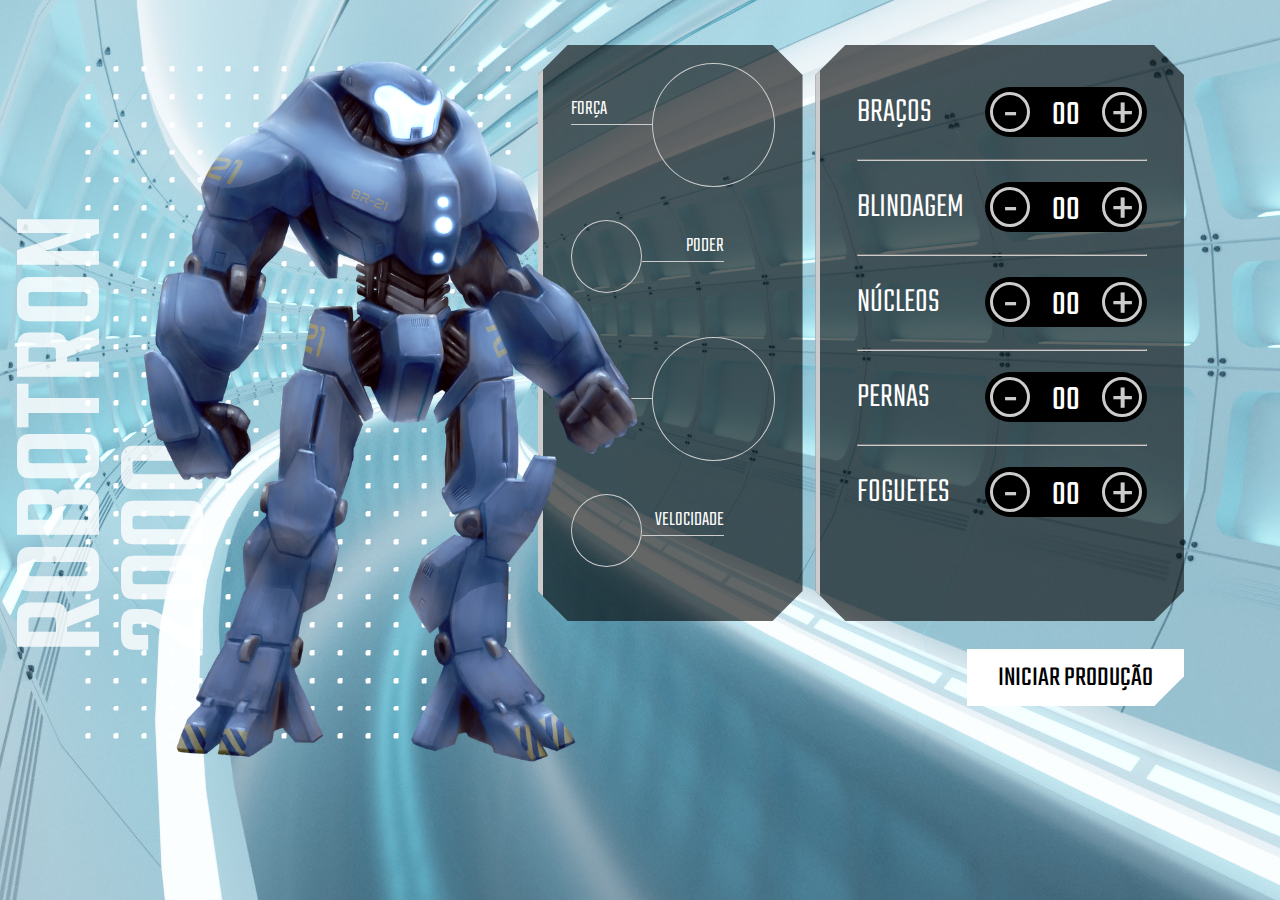
==== index.html @ b55c10b5 "Initial commit" ====
<!DOCTYPE html>
<html lang="en">
<head>
    <meta charset="UTF-8">
    <meta http-equiv="X-UA-Compatible" content="IE=edge">
    <meta name="viewport" content="width=device-width, initial-scale=1.0">
    <link rel="shortcut icon" type="image/jpg" href="img/favicon.ico"/>
    <title>Robotron 2000</title>

    <link rel="stylesheet" href="css/style.css">
    <link rel="preconnect" href="https://fonts.googleapis.com">
    <link rel="preconnect" href="https://fonts.gstatic.com" crossorigin>
    <link href="https://fonts.googleapis.com/css2?family=Teko:wght@300;500&display=swap" rel="stylesheet"> 
</head>
<body>
    <main>
        <section class="robotron">
            <img class="robo" src="img/robotron.png" alt="Robotron" id="robotron">
            <figcaption class="titulo">ROBOTRON <br>2000</figcaption>
        </section>

        <section class="box estatisticas">
            <div class="estatistica">
                <p class="estatistica-titulo">Força</p>
                <div class="estatistica-valor">
                    <p class="estatistica-numero" data-estatistica="forca"></p>
                </div>
            </div>
            <div class="estatistica">
                <p class="estatistica-titulo">Poder</p>
                <div class="estatistica-valor">
                    <p class="estatistica-numero" data-estatistica="poder"></p>
                </div>
            </div>
            <div class="estatistica">
                <p class="estatistica-titulo">Energia</p>
                <div class="estatistica-valor">
                    <p class="estatistica-numero" data-estatistica="energia"></p>
                </div>
            </div>
            <div class="estatistica">
                <p class="estatistica-titulo">Velocidade</p>
                <div class="estatistica-valor">
                    <p class="estatistica-numero" data-estatistica="velocidade"></p>
                </div>
            </div>
        </section>

        <section class="equipamentos">
            <form action="" class="montador">
                <div class="box montador-conteudo">
                    <div class="peca">
                        <label for="" class="peca-titulo">Braços</label>
                        <div class="controle">
                            <buttom class="controle-ajuste" data-controle="-" data-peca="bracos">-</buttom>
                            <input type="text" class="controle-contador" value="00" data-contador>
                            <buttom class="controle-ajuste" data-controle="+" data-peca="bracos">+</buttom>
                        </div>
                    </div>
                    <hr class="linha">
                    <div class="peca">
                        <label for="" class="peca-titulo">Blindagem</label>
                        <div class="controle">
                            <buttom class="controle-ajuste" data-controle="-" data-peca="blindagem">-</buttom>
                            <input type="text" class="controle-contador" value="00" data-contador>
                            <buttom class="controle-ajuste" data-controle="+" data-peca="blindagem">+</buttom>
                        </div>
                    </div>
                    <hr class="linha">
                    <div class="peca">
                        <label for="" class="peca-titulo">Núcleos</label>
                        <div class="controle">
                            <buttom class="controle-ajuste" data-controle="-" data-peca="nucleos">-</buttom>
                            <input type="text" class="controle-contador" value="00" data-contador>
                            <buttom class="controle-ajuste" data-controle="+" data-peca="nucleos">+</buttom>
                        </div>
                    </div>
                    <hr class="linha">
                    <div class="peca">
                        <label for="" class="peca-titulo">Pernas</label>
                        <div class="controle">
                            <buttom class="controle-ajuste" data-controle="-" data-peca="pernas">-</buttom>
                            <input type="text" class="controle-contador" value="00" data-contador>
                            <buttom class="controle-ajuste" data-controle="+" data-peca="pernas">+</buttom>
                        </div>
                    </div>
                    <hr class="linha">
                    <div class="peca">
                        <label for="" class="peca-titulo">Foguetes</label>
                        <div class="controle">
                            <buttom class="controle-ajuste" data-controle="-" data-peca="foguetes">-</buttom>
                            <input type="text" class="controle-contador" value="00" data-contador>
                            <buttom class="controle-ajuste" data-controle="+" data-peca="foguetes">+</buttom>
                        </div>
                    </div>
                </div>
                <input type="submit" value="Iniciar produção" class="producao" id="producao">
            </form>
        </section>
    </main>
    <script src="JS/main.js"></script>
</body>
</html>
---- css/style.css ----
:root {
    --main-cinza: #CCCCCC;
    --main-branco: #FFFFFF;
    --main-preto: #000000;
}

* {
    box-sizing: border-box;
}

body {
    background: url(../img/fundo.jpg);
    background-position: center center;
    background-size: cover cover;
    padding: 0;
    margin: 0;
    font-weight: 300;
}

body, input {
    font-family: 'Teko', sans-serif;
}

main {
    width: 80vw;
    height: 80vh;
    margin: 10vh 8vw 10vh 12vw;
    display: flex;
    gap: 1vw;
}

.robotron {
    background: url(../img/estrutura.png) no-repeat;
    background-position: center center;
    margin: 0;
    flex-basis: 40%;
    position: relative;
}

.robo {
    height: 110%;
    z-index: 1;
    position: absolute;
    left: -20%;
    top: -5%;
}

.titulo {
    transform: rotate(180deg);
    font-weight: 500;
    font-size: 130px;
    position: absolute;
    bottom: 7rem;
    left: -3rem;
    line-height: 0.8;
    writing-mode: vertical-rl;
    text-orientation: mixed;
    color: rgba(255,255,255,0.8)
}

.box {
    background: rgba(0,0,0,0.6);
    clip-path: polygon(calc(100% - 30px) 0, 100% 30px, 100% calc(100% - 30px), calc(100% - 30px) 100%, 30px 100%, 0 calc(100% - 30px), 0 30px, 30px 0);
    border-left: 5px solid var(--main-cinza);
    height: 80%;
}

/****************************** Equipamentos *****/

.equipamentos {
    flex-basis: 32%;
}

.montador {
    height: 100%;;
}

.montador-conteudo {
    padding: 2em 10%;
}

.peca {
    padding: 1em 0;
}

.peca-titulo {
    color: var(--main-branco);
    text-transform: uppercase;
    font-size: 2.5em;
}

.controle {
    background: var(--main-preto);
    border-radius: 25px;
    float: right;
    display: inline-flex;
    padding: 5px;
    align-items: center;
    align-self: flex-end;
}

.controle-contador {
    width: 40px;
    height: 35px;
    background: none;
    border: 0;
    margin: 0 1rem;
    color: var(--main-branco);
    text-align: center;
    font-size: 2.5em;
    display: inline-flex;
    align-items: center;
    padding-top: 8px;
}

.controle-ajuste {
    display: inline-block;
    width: 40px;
    height: 40px;
    line-height: 44px;
    border-radius: 50%;
    color: var(--main-cinza);
    font-size: 4em;
    background: var(--main-preto);
    text-align: center;
    border: 3px solid var(--main-cinza);
    cursor: pointer;
}

.linha {
    border-color: var(--main-cinza);
}

.producao {
    margin-top: 1em;
    font-size: 2em;
    text-transform: uppercase;
    padding: 0.2em 1em;
    float: right;
    border: 3px solid var(--main-branco);
    background: var(--main-branco);
    clip-path: polygon(100% 0, 100% calc(100% - 30px), calc(100% - 30px) 100%, 0 100%, 0 0);
    cursor: pointer;
}

.producao:hover {
    background: var(--main-preto);
    color: var(--main-branco)
}



/****************************** Estatísticas *****/
.estatisticas {
    flex-basis: 23%;
    padding: 2em 2em 0;
}

.estatistica {
    color: var(--main-branco);
    display: flex;
    align-items: flex-start;
    height: 25%;
}

.estatistica-titulo {
    font-size: 1.5em;
    border-bottom: 1px solid var(--main-cinza);
    flex-basis: 40%;
    text-transform: uppercase;
    order: 1
}

.estatistica-valor {
    flex-basis: 60%;
    position: relative;
    margin: 10px 0 0;
    order: 2;
    margin: -10px 0 0;
}

.estatistica-valor::after {
    content: "";
    display: block;
    padding-bottom: 100%;
    border: 1px solid var(--main-cinza);
    border-radius: 50%;
}

.estatistica-numero {
    position: absolute;
    top: 50%;
    transform: translateY(-46%);
    width: 100%;
    line-height: 100%;
    text-align: center;
    font-size: 3em;
    margin: 0;
}

.estatistica:nth-child(2n) .estatistica-titulo {
    order: 2;
    text-align: right;
}

.estatistica:nth-child(2n) .estatistica-valor {
    order: 1;
    flex-basis: 35%;
    margin: 10px 0 0;
}

@media screen and (max-width: 1600px) {
    body { 
        font-size: 14px;
    }
    main {
        width: 90vw;
        height: 80vh;
        margin: 5vh auto;
    }
}

@media screen and (max-width: 1200px) {
    body { 
        font-size: 13px;
    }

    main {
        width: 96vw;
        height: 80vh;
        margin: 10vh auto;
    }
}
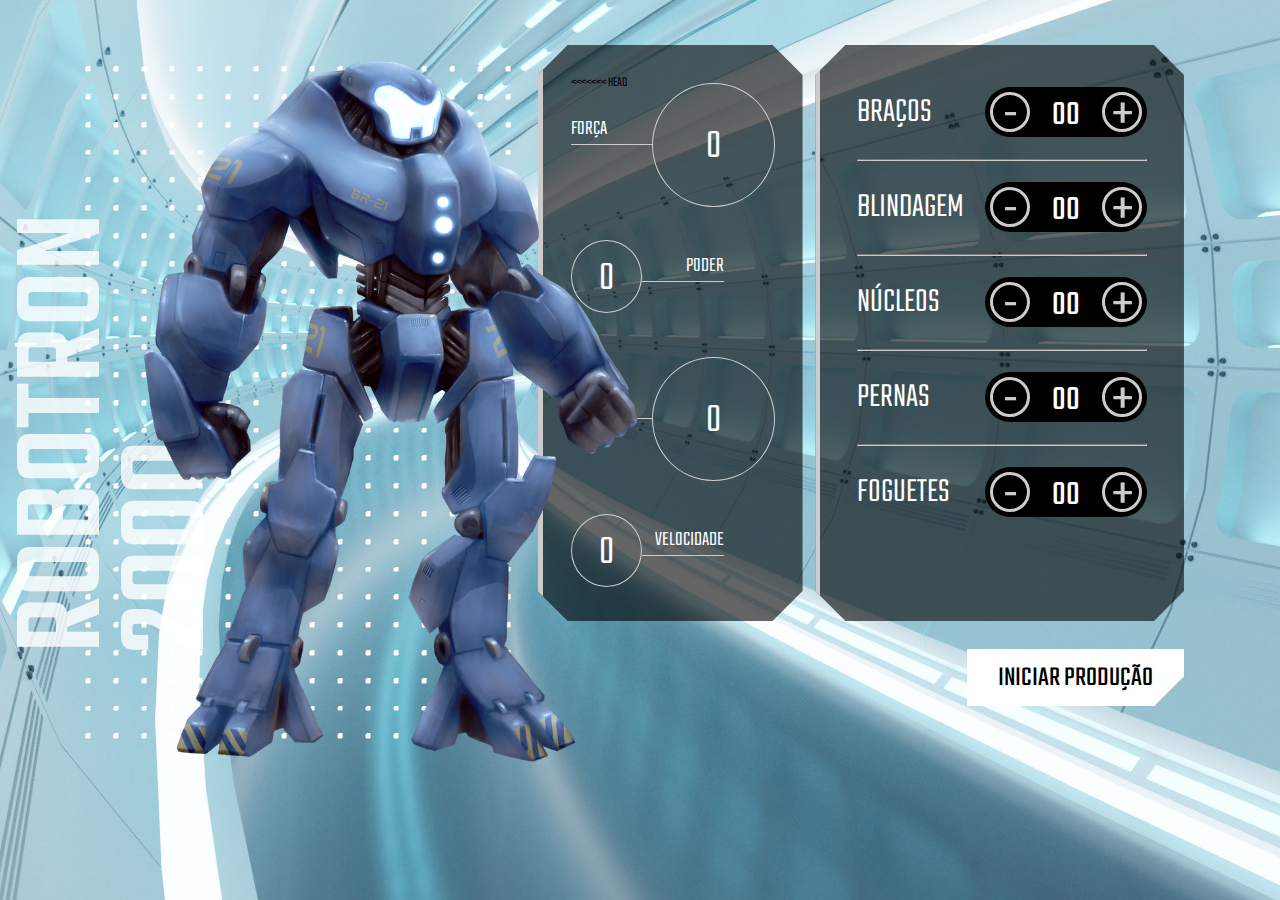
==== commit b3388d3b: "atualizando meu projeto index" ====
--- a/index.html
+++ b/index.html
@@ -15,33 +15,34 @@
 <body>
     <main>
         <section class="robotron">
-            <img class="robo" src="img/robotron.png" alt="Robotron" id="robotron">
+            <img class="robo" src="img/robotron.png" alt="Robotron">
             <figcaption class="titulo">ROBOTRON <br>2000</figcaption>
         </section>
 
         <section class="box estatisticas">
+<<<<<<< HEAD
             <div class="estatistica">
                 <p class="estatistica-titulo">Força</p>
                 <div class="estatistica-valor">
-                    <p class="estatistica-numero" data-estatistica="forca"></p>
+                    <p class="estatistica-numero" data-estatistica="forca">0</p>
                 </div>
             </div>
             <div class="estatistica">
                 <p class="estatistica-titulo">Poder</p>
                 <div class="estatistica-valor">
-                    <p class="estatistica-numero" data-estatistica="poder"></p>
+                    <p class="estatistica-numero" data-estatistica="poder">0</p>
                 </div>
             </div>
             <div class="estatistica">
                 <p class="estatistica-titulo">Energia</p>
                 <div class="estatistica-valor">
-                    <p class="estatistica-numero" data-estatistica="energia"></p>
+                    <p class="estatistica-numero" data-estatistica="energia">0</p>
                 </div>
             </div>
             <div class="estatistica">
                 <p class="estatistica-titulo">Velocidade</p>
                 <div class="estatistica-valor">
-                    <p class="estatistica-numero" data-estatistica="velocidade"></p>
+                    <p class="estatistica-numero" data-estatistica="velocidade">0</p>
                 </div>
             </div>
         </section>
@@ -98,6 +99,7 @@
             </form>
         </section>
     </main>
-    <script src="JS/main.js"></script>
+
+    <script src="js/main.js"></script>
 </body>
 </html>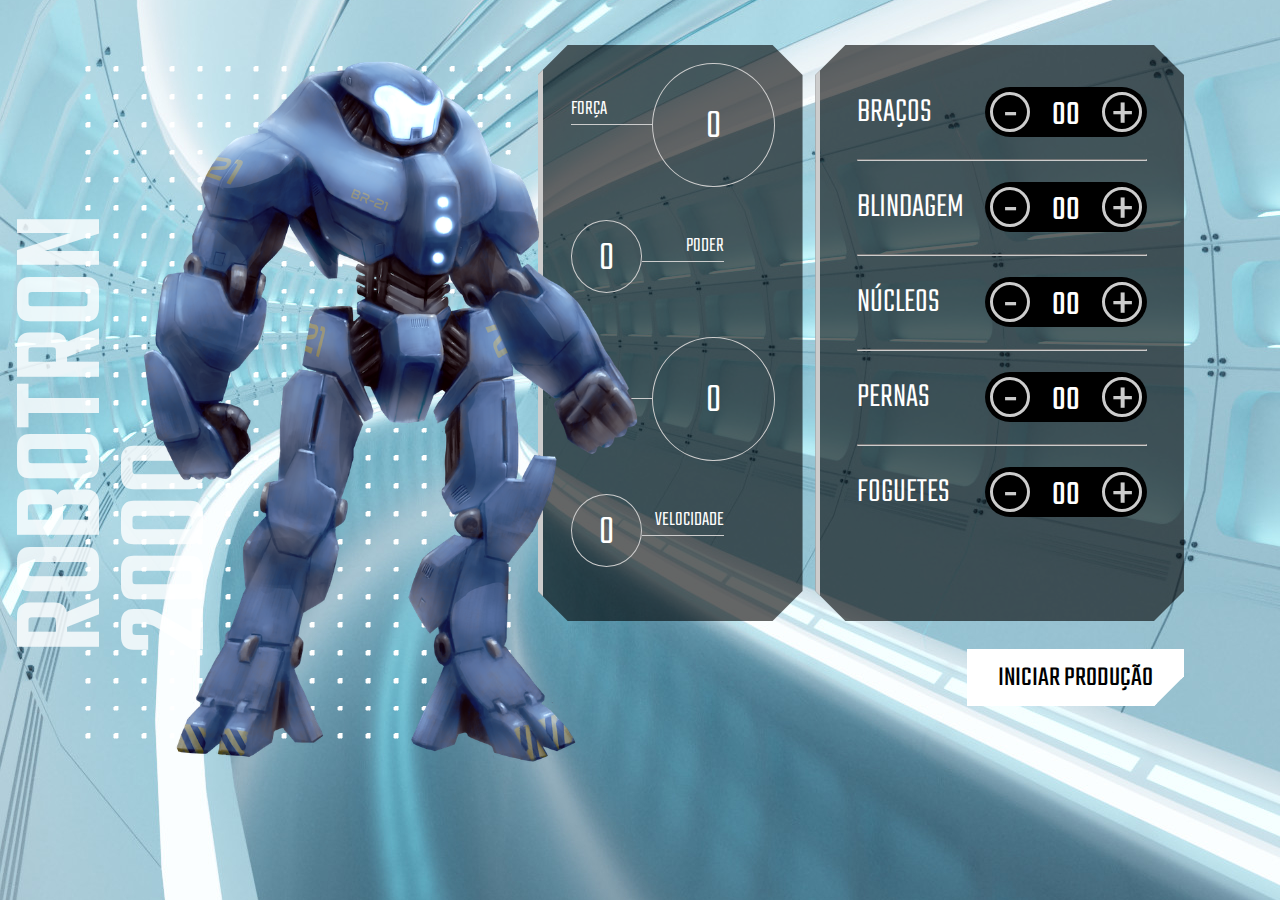
==== commit 0c1e263f: "atualizei" ====
--- a/index.html
+++ b/index.html
@@ -20,7 +20,7 @@
         </section>
 
         <section class="box estatisticas">
-<<<<<<< HEAD
+<!-- <<<<<<< HEAD -->
             <div class="estatistica">
                 <p class="estatistica-titulo">Força</p>
                 <div class="estatistica-valor">
@@ -100,6 +100,6 @@
         </section>
     </main>
 
-    <script src="js/main.js"></script>
+    <script src="JS/main.js"></script>
 </body>
 </html>